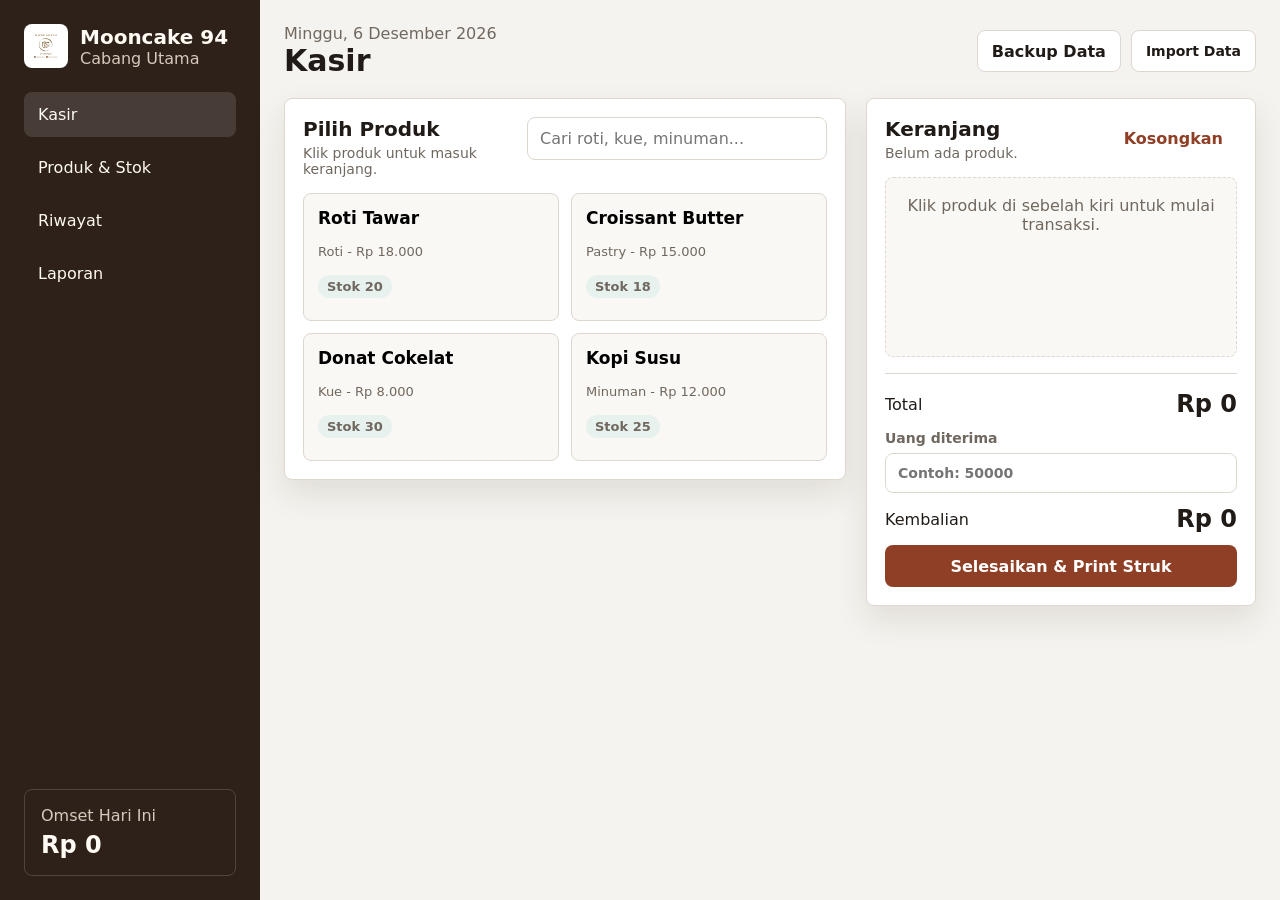
==== index.html @ 2f6908c9 "Initial Mooncake 94 cashier app" ====
<!doctype html>
<html lang="id">
  <head>
    <meta charset="UTF-8" />
    <meta name="viewport" content="width=device-width, initial-scale=1.0" />
    <title>Mooncake 94</title>
    <link rel="icon" type="image/png" href="public/mooncake94.png" />
    <link rel="stylesheet" href="styles.css" />
  </head>
  <body>
    <div class="app-shell">
      <aside class="sidebar">
        <div class="brand">
          <img class="brand-mark" src="public/mooncake94.png" alt="Mooncake 94" />
          <div>
            <h1>Mooncake 94</h1>
            <p>Cabang Utama</p>
          </div>
        </div>

        <nav class="nav" aria-label="Navigasi utama">
          <button class="nav-item active" data-view="cashier">Kasir</button>
          <button class="nav-item" data-view="products">Produk & Stok</button>
          <button class="nav-item" data-view="history">Riwayat</button>
          <button class="nav-item" data-view="reports">Laporan</button>
        </nav>

        <div class="sidebar-summary">
          <span>Omset Hari Ini</span>
          <strong id="todayRevenue">Rp0</strong>
        </div>
      </aside>

      <main class="main">
        <section class="topbar">
          <div>
            <p class="eyebrow" id="currentDate">Hari ini</p>
            <h2 id="viewTitle">Kasir</h2>
          </div>
          <div class="topbar-actions">
            <button class="secondary-button" id="exportData">Backup Data</button>
            <label class="secondary-button file-button">
              Import Data
              <input id="importData" type="file" accept="application/json" />
            </label>
          </div>
        </section>

        <section class="view active" id="cashierView">
          <div class="cashier-layout">
            <section class="panel products-panel">
              <div class="panel-header">
                <div>
                  <h3>Pilih Produk</h3>
                  <p>Klik produk untuk masuk keranjang.</p>
                </div>
                <input id="productSearch" class="search-input" type="search" placeholder="Cari roti, kue, minuman..." />
              </div>
              <div class="product-grid" id="productGrid"></div>
            </section>

            <section class="panel cart-panel">
              <div class="panel-header">
                <div>
                  <h3>Keranjang</h3>
                  <p id="cartCount">Belum ada produk.</p>
                </div>
                <button class="ghost-button" id="clearCart">Kosongkan</button>
              </div>

              <div class="cart-list" id="cartList"></div>

              <div class="payment-box">
                <div class="total-row">
                  <span>Total</span>
                  <strong id="cartTotal">Rp0</strong>
                </div>
                <label>
                  Uang diterima
                  <input id="cashReceived" inputmode="numeric" type="number" min="0" placeholder="Contoh: 50000" />
                </label>
                <div class="change-row">
                  <span>Kembalian</span>
                  <strong id="changeAmount">Rp0</strong>
                </div>
                <button class="primary-button" id="finishTransaction">Selesaikan & Print Struk</button>
              </div>
            </section>
          </div>
        </section>

        <section class="view" id="productsView">
          <div class="inventory-layout">
            <section class="panel">
              <div class="panel-header">
                <div>
                  <h3>Tambah Produk</h3>
                  <p>Isi nama, harga, dan stok awal.</p>
                </div>
              </div>
              <form class="product-form" id="productForm">
                <label>
                  Nama produk
                  <input id="productName" required placeholder="Contoh: Croissant Butter" />
                </label>
                <label>
                  Kategori
                  <select id="productCategory">
                    <option>Roti</option>
                    <option>Kue</option>
                    <option>Pastry</option>
                    <option>Minuman</option>
                    <option>Lainnya</option>
                  </select>
                </label>
                <label>
                  Harga jual
                  <input id="productPrice" required type="number" min="0" placeholder="Contoh: 15000" />
                </label>
                <label>
                  Stok saat ini
                  <input id="productStock" required type="number" min="0" placeholder="Contoh: 24" />
                </label>
                <label>
                  Batas stok rendah
                  <input id="productMinStock" type="number" min="0" value="5" />
                </label>
                <button class="primary-button" type="submit">Simpan Produk</button>
              </form>
            </section>

            <section class="panel">
              <div class="panel-header">
                <div>
                  <h3>Daftar Produk</h3>
                  <p>Tambah stok cepat atau ubah data produk.</p>
                </div>
                <input id="inventorySearch" class="search-input" type="search" placeholder="Cari produk..." />
              </div>
              <div class="table-wrap">
                <table>
                  <thead>
                    <tr>
                      <th>Produk</th>
                      <th>Harga</th>
                      <th>Stok</th>
                      <th>Aksi</th>
                    </tr>
                  </thead>
                  <tbody id="inventoryTable"></tbody>
                </table>
              </div>
            </section>
          </div>
        </section>

        <section class="view" id="historyView">
          <section class="panel">
            <div class="panel-header">
              <div>
                <h3>Riwayat Transaksi</h3>
                <p>Transaksi terbaru tampil paling atas.</p>
              </div>
              <button class="danger-button" id="clearHistory">Hapus Semua Riwayat</button>
            </div>
            <div class="history-list" id="historyList"></div>
          </section>
        </section>

        <section class="view" id="reportsView">
          <div class="report-grid">
            <section class="metric-card">
              <span>Transaksi Hari Ini</span>
              <strong id="todayTransactions">0</strong>
            </section>
            <section class="metric-card">
              <span>Produk Terjual Hari Ini</span>
              <strong id="todayItemsSold">0</strong>
            </section>
            <section class="metric-card">
              <span>Stok Rendah</span>
              <strong id="lowStockCount">0</strong>
            </section>
          </div>

          <section class="panel">
            <div class="panel-header">
              <div>
                <h3>Omset 7 Hari Terakhir</h3>
                <p>Ringkasan sederhana untuk pemantauan harian.</p>
              </div>
            </div>
            <div class="chart" id="revenueChart"></div>
          </section>

          <section class="panel">
            <div class="panel-header">
              <div>
                <h3>Produk Terlaris</h3>
                <p>Berdasarkan semua transaksi yang tersimpan.</p>
              </div>
            </div>
            <div class="best-seller-list" id="bestSellerList"></div>
          </section>
        </section>
      </main>
    </div>

    <div class="toast" id="toast" role="status" aria-live="polite"></div>
    <script src="app.js"></script>
  </body>
</html>
---- styles.css ----
:root {
  color-scheme: light;
  --bg: #f5f3ef;
  --surface: #ffffff;
  --surface-soft: #faf8f4;
  --text: #201b17;
  --muted: #70685f;
  --line: #ded7cf;
  --brand: #8f3f25;
  --brand-dark: #642713;
  --accent: #20706f;
  --warning: #b35b00;
  --danger: #a12828;
  --shadow: 0 14px 32px rgba(53, 38, 23, 0.1);
}

* {
  box-sizing: border-box;
}

body {
  margin: 0;
  min-height: 100vh;
  background: var(--bg);
  color: var(--text);
  font-family: Inter, ui-sans-serif, system-ui, -apple-system, BlinkMacSystemFont, "Segoe UI", sans-serif;
}

button,
input,
select {
  font: inherit;
}

button {
  cursor: pointer;
}

.app-shell {
  display: grid;
  grid-template-columns: 260px minmax(0, 1fr);
  min-height: 100vh;
}

.sidebar {
  background: #2d211a;
  color: #fffaf3;
  padding: 24px;
  display: flex;
  flex-direction: column;
  gap: 24px;
}

.brand {
  display: flex;
  align-items: center;
  gap: 12px;
}

.brand-mark {
  width: 44px;
  height: 44px;
  border-radius: 8px;
  display: block;
  object-fit: cover;
  background: #fffaf3;
}

.brand h1,
.brand p,
.panel h3,
.panel p,
.topbar h2,
.eyebrow {
  margin: 0;
}

.brand h1 {
  font-size: 20px;
}

.brand p,
.panel p,
.eyebrow {
  color: var(--muted);
}

.sidebar .brand p,
.sidebar-summary span {
  color: #d7c9bb;
}

.nav {
  display: grid;
  gap: 8px;
}

.nav-item {
  border: 0;
  border-radius: 8px;
  padding: 13px 14px;
  background: transparent;
  color: #fffaf3;
  text-align: left;
}

.nav-item.active,
.nav-item:hover {
  background: rgba(255, 255, 255, 0.12);
}

.sidebar-summary {
  margin-top: auto;
  padding: 16px;
  border: 1px solid rgba(255, 255, 255, 0.16);
  border-radius: 8px;
  display: grid;
  gap: 6px;
}

.sidebar-summary strong {
  font-size: 24px;
}

.main {
  padding: 24px;
  display: grid;
  align-content: start;
  gap: 20px;
}

.topbar {
  display: flex;
  align-items: center;
  justify-content: space-between;
  gap: 16px;
}

.topbar h2 {
  font-size: 30px;
}

.topbar-actions {
  display: flex;
  gap: 10px;
  flex-wrap: wrap;
}

.view {
  display: none;
}

.view.active {
  display: block;
}

.cashier-layout,
.inventory-layout {
  display: grid;
  grid-template-columns: minmax(0, 1fr) 390px;
  gap: 20px;
  align-items: start;
}

.inventory-layout {
  grid-template-columns: 360px minmax(0, 1fr);
}

.panel,
.metric-card {
  background: var(--surface);
  border: 1px solid var(--line);
  border-radius: 8px;
  box-shadow: var(--shadow);
}

.panel {
  padding: 18px;
}

.panel-header {
  display: flex;
  align-items: start;
  justify-content: space-between;
  gap: 16px;
  margin-bottom: 16px;
}

.panel h3 {
  font-size: 20px;
}

.panel p {
  margin-top: 4px;
  font-size: 14px;
}

.search-input,
label input,
label select {
  width: 100%;
  border: 1px solid var(--line);
  border-radius: 8px;
  background: #fff;
  color: var(--text);
  padding: 11px 12px;
}

.search-input {
  max-width: 300px;
}

.product-grid {
  display: grid;
  grid-template-columns: repeat(auto-fill, minmax(170px, 1fr));
  gap: 12px;
}

.product-card {
  min-height: 128px;
  border: 1px solid var(--line);
  border-radius: 8px;
  background: var(--surface-soft);
  padding: 14px;
  display: grid;
  gap: 8px;
  text-align: left;
}

.product-card:hover {
  border-color: var(--brand);
}

.product-card strong {
  font-size: 17px;
}

.product-card span {
  color: var(--muted);
  font-size: 13px;
}

.stock-badge {
  justify-self: start;
  border-radius: 999px;
  padding: 4px 9px;
  background: #e7f2ef;
  color: var(--accent);
  font-size: 12px;
  font-weight: 700;
}

.stock-badge.low {
  background: #fff0df;
  color: var(--warning);
}

.stock-badge.empty {
  background: #ffe6e3;
  color: var(--danger);
}

.cart-list,
.history-list,
.best-seller-list {
  display: grid;
  gap: 10px;
}

.cart-list {
  min-height: 180px;
  max-height: 42vh;
  overflow: auto;
}

.empty-state {
  border: 1px dashed var(--line);
  border-radius: 8px;
  padding: 18px;
  color: var(--muted);
  text-align: center;
  background: var(--surface-soft);
}

.cart-item,
.history-item,
.seller-item {
  border: 1px solid var(--line);
  border-radius: 8px;
  padding: 12px;
  display: grid;
  gap: 8px;
}

.item-top,
.item-actions,
.history-top,
.seller-item {
  display: flex;
  justify-content: space-between;
  gap: 12px;
  align-items: center;
}

.item-actions button,
.stock-actions button {
  width: 34px;
  height: 34px;
  border: 1px solid var(--line);
  border-radius: 8px;
  background: #fff;
}

.payment-box {
  border-top: 1px solid var(--line);
  margin-top: 16px;
  padding-top: 16px;
  display: grid;
  gap: 12px;
}

.total-row,
.change-row {
  display: flex;
  justify-content: space-between;
  align-items: center;
}

.total-row strong,
.change-row strong {
  font-size: 24px;
}

label {
  display: grid;
  gap: 7px;
  color: var(--muted);
  font-weight: 700;
  font-size: 14px;
}

.product-form {
  display: grid;
  gap: 13px;
}

.primary-button,
.secondary-button,
.ghost-button,
.danger-button {
  border-radius: 8px;
  min-height: 42px;
  padding: 0 14px;
  font-weight: 800;
}

.primary-button {
  border: 0;
  background: var(--brand);
  color: #fff;
}

.primary-button:hover {
  background: var(--brand-dark);
}

.secondary-button {
  border: 1px solid var(--line);
  background: #fff;
  color: var(--text);
  display: inline-grid;
  place-items: center;
}

.ghost-button {
  border: 0;
  background: transparent;
  color: var(--brand);
}

.danger-button {
  border: 1px solid #efc5bd;
  background: #fff4f2;
  color: var(--danger);
}

.panel-header .danger-button {
  white-space: nowrap;
}

.file-button input {
  display: none;
}

.table-wrap {
  overflow-x: auto;
}

table {
  width: 100%;
  border-collapse: collapse;
}

th,
td {
  border-bottom: 1px solid var(--line);
  padding: 12px 8px;
  text-align: left;
  vertical-align: middle;
}

th {
  color: var(--muted);
  font-size: 13px;
}

.stock-actions {
  display: flex;
  gap: 7px;
  flex-wrap: wrap;
}

.report-grid {
  display: grid;
  grid-template-columns: repeat(3, minmax(0, 1fr));
  gap: 16px;
  margin-bottom: 20px;
}

.metric-card {
  padding: 18px;
  display: grid;
  gap: 8px;
}

.metric-card span {
  color: var(--muted);
}

.metric-card strong {
  font-size: 32px;
}

.chart {
  display: grid;
  grid-template-columns: repeat(7, minmax(56px, 1fr));
  gap: 12px;
  align-items: end;
  min-height: 260px;
  overflow-x: auto;
}

.bar-wrap {
  min-width: 56px;
  display: grid;
  gap: 8px;
  align-items: end;
  text-align: center;
}

.bar {
  min-height: 8px;
  border-radius: 8px 8px 0 0;
  background: var(--accent);
}

.bar-value,
.bar-label {
  font-size: 12px;
  color: var(--muted);
}

.toast {
  position: fixed;
  right: 20px;
  bottom: 20px;
  max-width: 360px;
  padding: 13px 15px;
  border-radius: 8px;
  background: #2d211a;
  color: #fff;
  box-shadow: var(--shadow);
  opacity: 0;
  transform: translateY(12px);
  pointer-events: none;
  transition: opacity 0.2s ease, transform 0.2s ease;
}

.toast.show {
  opacity: 1;
  transform: translateY(0);
}

@media (max-width: 1100px) {
  .app-shell {
    grid-template-columns: 1fr;
  }

  .sidebar {
    position: sticky;
    top: 0;
    z-index: 5;
    padding: 14px;
    display: grid;
    grid-template-columns: 1fr;
  }

  .nav {
    grid-template-columns: repeat(4, minmax(0, 1fr));
  }

  .nav-item {
    text-align: center;
  }

  .sidebar-summary {
    display: none;
  }
}

@media (max-width: 900px) {
  .cashier-layout,
  .inventory-layout,
  .report-grid {
    grid-template-columns: 1fr;
  }

  .cart-list {
    max-height: none;
  }
}

@media (max-width: 640px) {
  .main {
    padding: 14px;
  }

  .topbar,
  .panel-header,
  .item-top,
  .history-top {
    display: grid;
  }

  .topbar-actions,
  .search-input {
    max-width: none;
    width: 100%;
  }

  .nav {
    grid-template-columns: repeat(2, minmax(0, 1fr));
  }

  .product-grid {
    grid-template-columns: repeat(2, minmax(0, 1fr));
  }
}
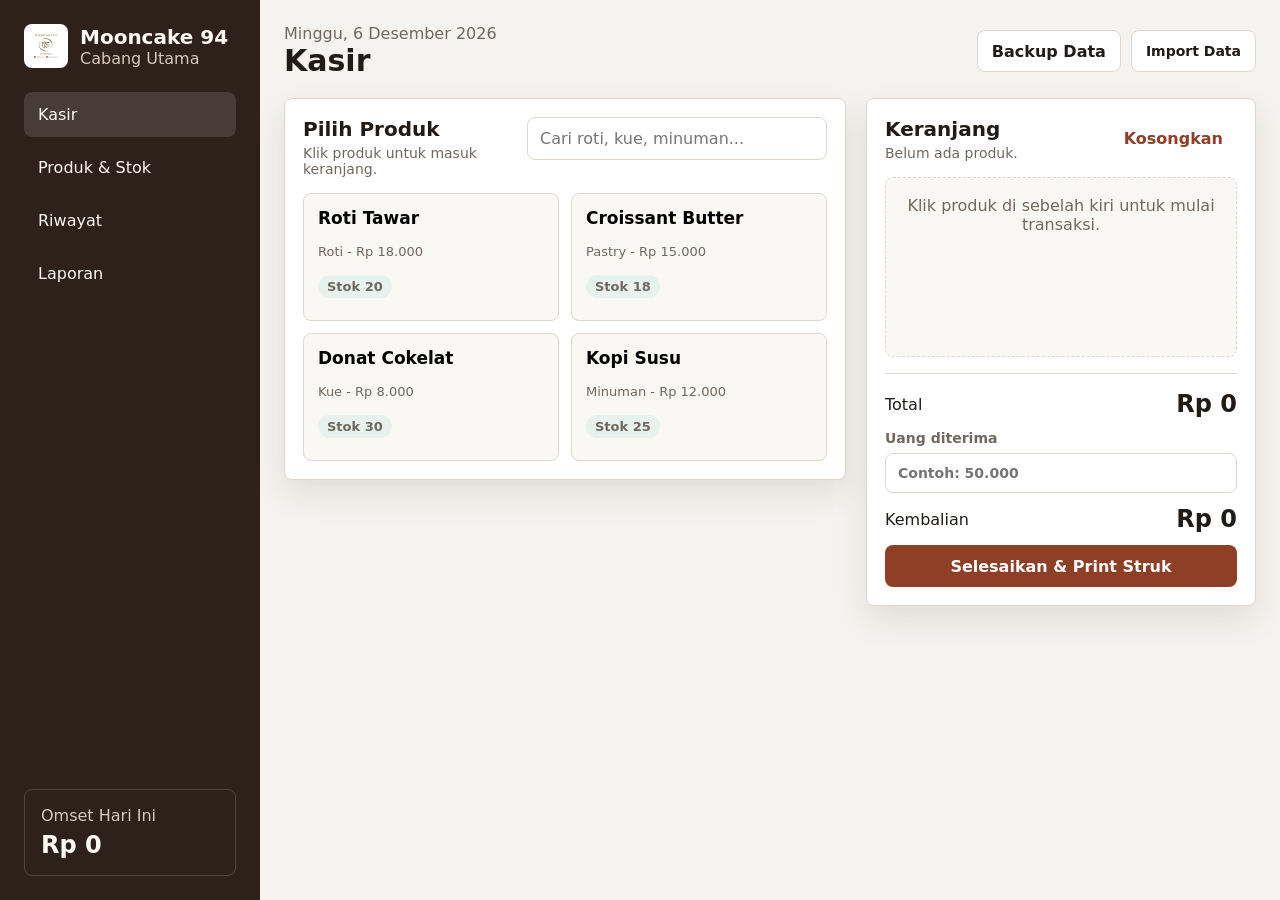
==== commit 5cf119d4: "Improve product categories and payment validation" ====
--- a/index.html
+++ b/index.html
@@ -77,7 +77,7 @@
                 </div>
                 <label>
                   Uang diterima
-                  <input id="cashReceived" inputmode="numeric" type="number" min="0" placeholder="Contoh: 50000" />
+                  <input id="cashReceived" inputmode="numeric" placeholder="Contoh: 50.000" />
                 </label>
                 <div class="change-row">
                   <span>Kembalian</span>
@@ -113,9 +113,17 @@
                     <option>Lainnya</option>
                   </select>
                 </label>
+                <label class="manual-category hidden" id="manualCategoryWrap">
+                  Tulis kategori baru
+                  <input id="customCategory" placeholder="Contoh: Cookies" />
+                </label>
+                <div class="category-tools">
+                  <button class="secondary-button" id="deleteCategory" type="button">Hapus Kategori Terpilih</button>
+                  <p>Kategori yang masih dipakai produk tidak bisa dihapus.</p>
+                </div>
                 <label>
                   Harga jual
-                  <input id="productPrice" required type="number" min="0" placeholder="Contoh: 15000" />
+                  <input id="productPrice" required inputmode="numeric" placeholder="Contoh: 15.000" />
                 </label>
                 <label>
                   Stok saat ini
--- a/styles.css
+++ b/styles.css
@@ -331,6 +331,10 @@
   font-size: 24px;
 }
 
+.change-row strong.negative {
+  color: var(--danger);
+}
+
 label {
   display: grid;
   gap: 7px;
@@ -342,6 +346,17 @@
 .product-form {
   display: grid;
   gap: 13px;
+}
+
+.category-tools {
+  display: grid;
+  gap: 6px;
+}
+
+.category-tools p {
+  margin: 0;
+  color: var(--muted);
+  font-size: 13px;
 }
 
 .primary-button,
@@ -389,6 +404,10 @@
 }
 
 .file-button input {
+  display: none;
+}
+
+.hidden {
   display: none;
 }
 
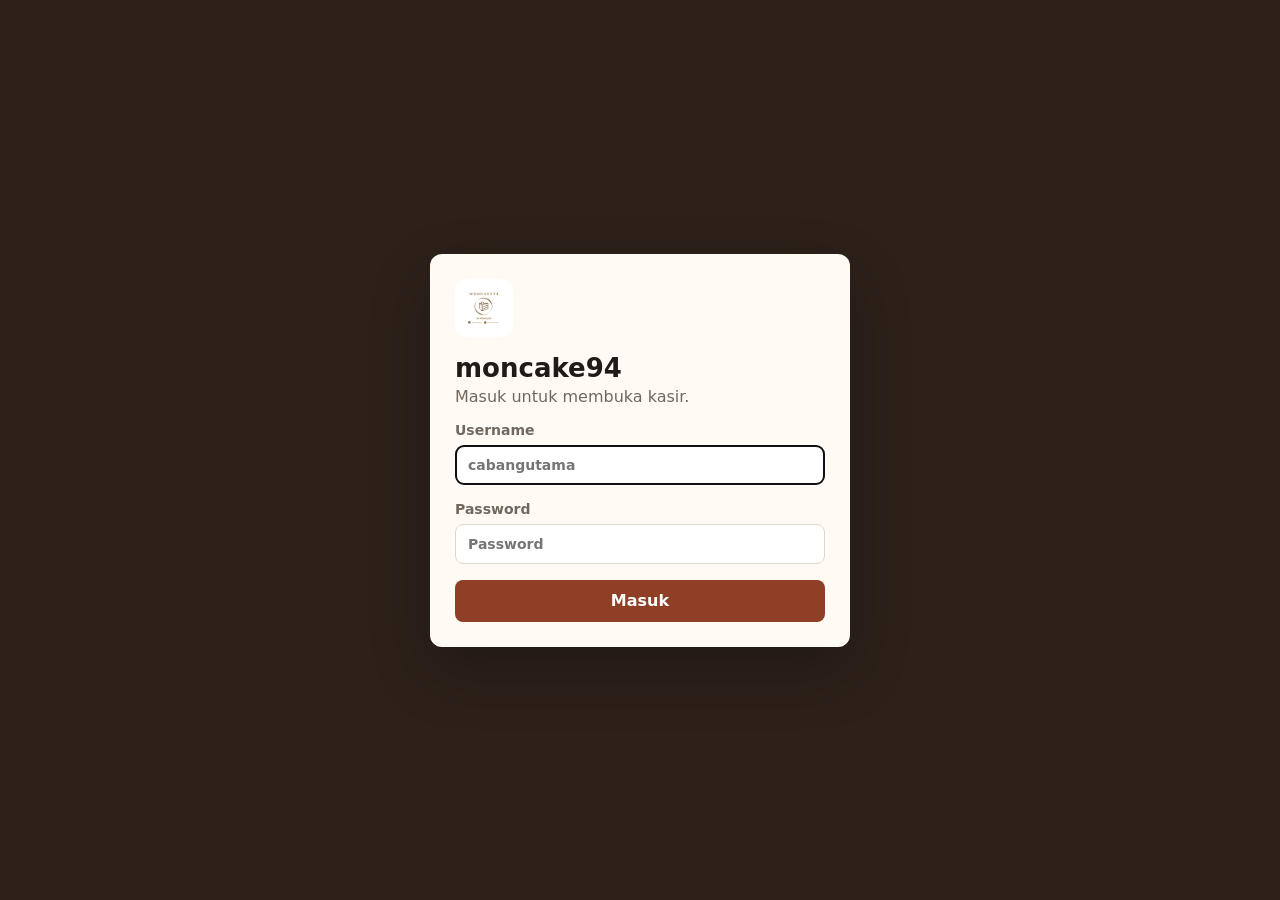
==== commit 1bb7664c: "Finish #1" ====
--- a/index.html
+++ b/index.html
@@ -3,17 +3,36 @@
   <head>
     <meta charset="UTF-8" />
     <meta name="viewport" content="width=device-width, initial-scale=1.0" />
-    <title>Mooncake 94</title>
+    <title>moncake94</title>
     <link rel="icon" type="image/png" href="public/mooncake94.png" />
     <link rel="stylesheet" href="styles.css" />
   </head>
   <body>
+    <section class="login-screen" id="loginScreen">
+      <form class="login-card" id="loginForm">
+        <img class="login-logo" src="public/mooncake94.png" alt="moncake94" />
+        <div>
+          <h1>moncake94</h1>
+          <p>Masuk untuk membuka kasir.</p>
+        </div>
+        <label>
+          Username
+          <input id="loginUsername" autocomplete="username" required placeholder="cabangutama" />
+        </label>
+        <label>
+          Password
+          <input id="loginPassword" autocomplete="current-password" required type="password" placeholder="Password" />
+        </label>
+        <button class="primary-button" type="submit">Masuk</button>
+      </form>
+    </section>
+
     <div class="app-shell">
       <aside class="sidebar">
         <div class="brand">
-          <img class="brand-mark" src="public/mooncake94.png" alt="Mooncake 94" />
+          <img class="brand-mark" src="public/mooncake94.png" alt="moncake94" />
           <div>
-            <h1>Mooncake 94</h1>
+            <h1>moncake94</h1>
             <p>Cabang Utama</p>
           </div>
         </div>
@@ -38,6 +57,8 @@
             <h2 id="viewTitle">Kasir</h2>
           </div>
           <div class="topbar-actions">
+            <button class="secondary-button" id="openPasswordModal">Ganti Password</button>
+            <button class="secondary-button" id="logoutButton">Logout</button>
             <button class="secondary-button" id="exportData">Backup Data</button>
             <label class="secondary-button file-button">
               Import Data
@@ -214,6 +235,31 @@
       </main>
     </div>
 
+    <section class="modal hidden" id="passwordModal">
+      <form class="modal-card" id="passwordForm">
+        <div>
+          <h2>Ganti Password</h2>
+          <p>Gunakan password baru minimal 6 karakter.</p>
+        </div>
+        <label>
+          Password lama
+          <input id="currentPassword" autocomplete="current-password" required type="password" />
+        </label>
+        <label>
+          Password baru
+          <input id="newPassword" autocomplete="new-password" required type="password" />
+        </label>
+        <label>
+          Ulangi password baru
+          <input id="confirmPassword" autocomplete="new-password" required type="password" />
+        </label>
+        <div class="modal-actions">
+          <button class="secondary-button" id="closePasswordModal" type="button">Batal</button>
+          <button class="primary-button" type="submit">Simpan Password</button>
+        </div>
+      </form>
+    </section>
+
     <div class="toast" id="toast" role="status" aria-live="polite"></div>
     <script src="app.js"></script>
   </body>
--- a/styles.css
+++ b/styles.css
@@ -26,6 +26,84 @@
   font-family: Inter, ui-sans-serif, system-ui, -apple-system, BlinkMacSystemFont, "Segoe UI", sans-serif;
 }
 
+.login-screen {
+  position: fixed;
+  inset: 0;
+  z-index: 100;
+  display: grid;
+  place-items: center;
+  padding: 20px;
+  background: #2d211a;
+}
+
+.login-card {
+  width: min(420px, 100%);
+  border: 1px solid rgba(255, 255, 255, 0.12);
+  border-radius: 12px;
+  background: #fffaf3;
+  box-shadow: 0 24px 60px rgba(0, 0, 0, 0.24);
+  padding: 24px;
+  display: grid;
+  gap: 16px;
+}
+
+.login-logo {
+  width: 58px;
+  height: 58px;
+  border-radius: 12px;
+  object-fit: cover;
+}
+
+.login-card h1,
+.login-card p {
+  margin: 0;
+}
+
+.login-card h1 {
+  font-size: 26px;
+}
+
+.login-card p {
+  margin-top: 4px;
+  color: var(--muted);
+}
+
+.modal {
+  position: fixed;
+  inset: 0;
+  z-index: 90;
+  display: grid;
+  place-items: center;
+  padding: 20px;
+  background: rgba(45, 33, 26, 0.48);
+}
+
+.modal-card {
+  width: min(440px, 100%);
+  border-radius: 12px;
+  background: #fff;
+  box-shadow: 0 24px 70px rgba(0, 0, 0, 0.24);
+  padding: 22px;
+  display: grid;
+  gap: 14px;
+}
+
+.modal-card h2,
+.modal-card p {
+  margin: 0;
+}
+
+.modal-card p {
+  margin-top: 4px;
+  color: var(--muted);
+}
+
+.modal-actions {
+  display: grid;
+  grid-template-columns: repeat(2, minmax(0, 1fr));
+  gap: 10px;
+}
+
 button,
 input,
 select {
@@ -437,6 +515,25 @@
   display: flex;
   gap: 7px;
   flex-wrap: wrap;
+  align-items: center;
+}
+
+.stock-actions button {
+  min-width: 36px;
+  padding: 0 10px;
+  display: inline-grid;
+  place-items: center;
+  white-space: nowrap;
+}
+
+.stock-actions button[data-edit-product],
+.stock-actions button[data-delete-product] {
+  min-width: 56px;
+}
+
+th:last-child,
+td:last-child {
+  min-width: 260px;
 }
 
 .report-grid {
@@ -550,28 +647,300 @@
 }
 
 @media (max-width: 640px) {
+  body {
+    background: #f8f6f1;
+  }
+
+  .app-shell {
+    min-height: 100dvh;
+  }
+
   .main {
-    padding: 14px;
-  }
-
-  .topbar,
+    padding: 14px 12px 92px;
+    gap: 14px;
+  }
+
+  .sidebar {
+    position: sticky;
+    top: 0;
+    z-index: 20;
+    background: #2d211a;
+    height: 72px;
+    min-height: 72px;
+    display: flex;
+    align-items: center;
+    gap: 0;
+    padding: 12px 14px;
+    box-shadow: 0 8px 22px rgba(45, 33, 26, 0.18);
+    overflow: visible;
+  }
+
+  .brand {
+    min-height: 0;
+  }
+
+  .brand-mark {
+    width: 42px;
+    height: 42px;
+  }
+
+  .brand h1 {
+    font-size: 18px;
+    line-height: 1.1;
+  }
+
+  .brand p {
+    font-size: 13px;
+  }
+
+  .nav {
+    position: fixed;
+    left: 10px;
+    right: 10px;
+    bottom: 10px;
+    z-index: 30;
+    grid-template-columns: repeat(4, minmax(0, 1fr));
+    gap: 4px;
+    padding: 6px;
+    border: 1px solid rgba(222, 215, 207, 0.85);
+    border-radius: 18px;
+    background: rgba(255, 255, 255, 0.96);
+    box-shadow: 0 12px 34px rgba(45, 33, 26, 0.2);
+    backdrop-filter: blur(14px);
+  }
+
+  .nav-item {
+    min-height: 44px;
+    padding: 0 4px;
+    display: grid;
+    place-items: center;
+    border-radius: 12px;
+    background: transparent;
+    color: var(--muted);
+    font-size: 12px;
+    font-weight: 800;
+    line-height: 1.15;
+    text-align: center;
+    -webkit-tap-highlight-color: transparent;
+  }
+
+  .nav-item:hover,
+  .nav-item.active {
+    background: linear-gradient(#2d211a, #2d211a) center / 100% 34px no-repeat;
+    color: #fffaf3;
+    box-shadow: none;
+  }
+
+  .topbar {
+    display: grid;
+    gap: 12px;
+    min-height: 0;
+    align-content: start;
+  }
+
+  .topbar h2 {
+    min-height: 0;
+    font-size: 24px;
+    line-height: 1.15;
+  }
+
+  .eyebrow {
+    min-height: 20px;
+    font-size: 14px;
+  }
+
+  .topbar-actions {
+    display: grid;
+    grid-template-columns: repeat(2, minmax(0, 1fr));
+    width: 100%;
+  }
+
+  .topbar-actions .secondary-button {
+    min-height: 38px;
+    font-size: 13px;
+  }
+
   .panel-header,
   .item-top,
   .history-top {
     display: grid;
-  }
-
-  .topbar-actions,
+    gap: 10px;
+  }
+
   .search-input {
     max-width: none;
     width: 100%;
   }
 
-  .nav {
-    grid-template-columns: repeat(2, minmax(0, 1fr));
+  .panel {
+    border-radius: 12px;
+    padding: 14px;
+    box-shadow: 0 8px 24px rgba(53, 38, 23, 0.08);
+  }
+
+  .panel h3 {
+    font-size: 18px;
+  }
+
+  .panel p {
+    font-size: 13px;
   }
 
   .product-grid {
     grid-template-columns: repeat(2, minmax(0, 1fr));
-  }
-}
+    gap: 10px;
+  }
+
+  .product-card {
+    min-height: 120px;
+    padding: 12px;
+    border-radius: 12px;
+  }
+
+  .cart-item,
+  .history-item,
+  .seller-item,
+  .metric-card {
+    border-radius: 12px;
+  }
+
+  .item-actions button,
+  .stock-actions button {
+    width: 42px;
+    height: 42px;
+  }
+
+  .table-wrap {
+    overflow: visible;
+  }
+
+  table,
+  thead,
+  tbody,
+  tr,
+  th,
+  td {
+    display: block;
+  }
+
+  thead {
+    display: none;
+  }
+
+  tbody {
+    display: grid;
+    gap: 10px;
+  }
+
+  tr {
+    border: 1px solid var(--line);
+    border-radius: 12px;
+    background: #fff;
+    padding: 12px;
+  }
+
+  td {
+    border-bottom: 0;
+    padding: 0;
+  }
+
+  td + td {
+    margin-top: 10px;
+  }
+
+  td:nth-child(2)::before {
+    content: "Harga";
+    display: block;
+    margin-bottom: 3px;
+    color: var(--muted);
+    font-size: 12px;
+    font-weight: 800;
+  }
+
+  td:nth-child(3)::before {
+    content: "Stok";
+    display: block;
+    margin-bottom: 5px;
+    color: var(--muted);
+    font-size: 12px;
+    font-weight: 800;
+  }
+
+  .stock-actions {
+    display: grid;
+    grid-template-columns: repeat(3, minmax(0, 1fr));
+    gap: 8px;
+  }
+
+  .stock-actions button {
+    width: 100%;
+    min-width: 0;
+    min-height: 42px;
+    padding: 0 8px;
+    white-space: nowrap;
+  }
+
+  .stock-actions button[data-edit-product],
+  .stock-actions button[data-delete-product] {
+    grid-column: span 3;
+  }
+
+  .payment-box {
+    gap: 14px;
+  }
+
+  .primary-button,
+  .secondary-button,
+  .ghost-button,
+  .danger-button,
+  label input,
+  label select,
+  .search-input {
+    min-height: 46px;
+    border-radius: 12px;
+  }
+
+  .report-grid {
+    gap: 10px;
+    margin-bottom: 12px;
+  }
+
+  .metric-card {
+    padding: 14px;
+  }
+
+  .metric-card strong {
+    font-size: 28px;
+  }
+
+  .chart {
+    grid-template-columns: repeat(7, minmax(0, 1fr));
+    gap: 6px;
+    min-height: 210px;
+    overflow-x: visible;
+  }
+
+  .bar-wrap {
+    min-width: 0;
+    gap: 6px;
+  }
+
+  .bar-value {
+    font-size: 10px;
+    min-height: 24px;
+    display: grid;
+    align-items: end;
+    word-break: break-word;
+  }
+
+  .bar-label {
+    font-size: 11px;
+  }
+
+  .toast {
+    left: 12px;
+    right: 12px;
+    bottom: 84px;
+    max-width: none;
+  }
+}
